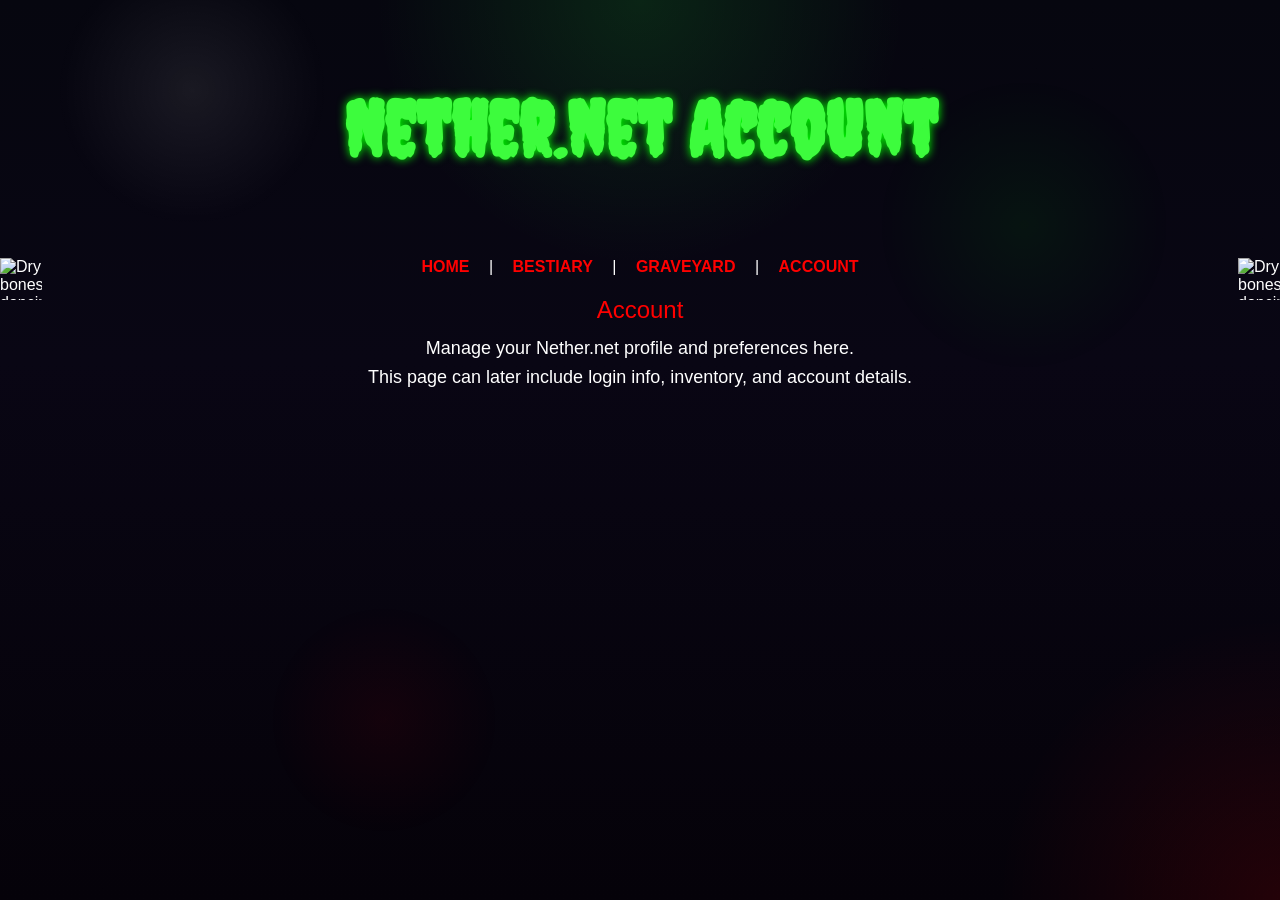
==== account.html @ 2d968317 "save current work" ====
<!DOCTYPE html>
<html lang="en">
<head>
  <meta charset="UTF-8">
  <meta name="viewport" content="width=device-width, initial-scale=1.0">
  <title>Nether.net Account</title>
  <link rel="stylesheet" href="styles.css">
</head>
<body>

<h1 id="borderimg">Nether.net Account</h1>

<img src="https://i.pinimg.com/originals/a8/57/67/a857670557c3cdf3e7a05f7418d2310f.gif" alt="Dry bones dancing gif" class="right floating-img"> 
<img src="https://i.pinimg.com/originals/a8/57/67/a857670557c3cdf3e7a05f7418d2310f.gif" alt="Dry bones dancing gif" class="left floating-img">

<nav>
  <a href="index.html">HOME</a> | 
  <a href="bestiary.html">BESTIARY</a> | 
  <a href="graveyard.html">GRAVEYARD</a> | 
  <a href="account.html">ACCOUNT</a>
</nav>

<div class="content-box">
  <div class="welcome-msg">Account</div>
  <p class="description">Manage your Nether.net profile and preferences here.</p>
  <p class="description">This page can later include login info, inventory, and account details.</p>
</div>

</body>
</html>
---- styles.css ----
@import url('https://fonts.googleapis.com/css2?family=Creepster&display=swap');

* {
  box-sizing: border-box;
  margin: 0;
  padding: 0;
}

html, body {
  width: 100%;
  min-height: 100%;
}

body {
  font-family: "Yu Gothic", sans-serif;
  background: radial-gradient(circle at top, rgba(38, 255, 66, 0.12), transparent 24%),
              radial-gradient(circle at bottom right, rgba(255, 0, 0, 0.12), transparent 18%),
              linear-gradient(180deg, #06060f 0%, #090614 40%, #050209 100%);
  color: #fff;
  margin: 0;
  padding: 0;
  position: relative;
  overflow-x: hidden;
}

body::before {
  content: "";
  position: fixed;
  inset: 0;
  background: radial-gradient(circle at 15% 10%, rgba(255,255,255,0.08), transparent 10%),
              radial-gradient(circle at 80% 25%, rgba(0,255,0,0.06), transparent 12%),
              radial-gradient(circle at 30% 80%, rgba(255,0,0,0.06), transparent 10%);
  pointer-events: none;
}

body::after {
  content: "";
  position: fixed;
  inset: 0;
  background-image:
    repeating-linear-gradient(45deg, rgba(255,255,255,0.02) 0, rgba(255,255,255,0.02) 1px, transparent 1px, transparent 40px),
    repeating-linear-gradient(-45deg, rgba(255,255,255,0.02) 0, rgba(255,255,255,0.02) 1px, transparent 1px, transparent 40px);
  opacity: 0.1;
  pointer-events: none;
}

h1 {
  font-family: 'Creepster', cursive;
  font-size: clamp(3rem, 6vw, 5rem);
  text-shadow: 0 0 10px #00ff00;
  text-align: center;
  color: #3dfc3d;
  border: 50px solid transparent;
  padding: 10px;
  border-image: url(https://i.pinimg.com/736x/f4/fb/24/f4fb24f6ca1de5ba397a859eee5b5e51.jpg) 200 round;
  margin: 1.5rem auto;
  max-width: 90%;
}

nav {
  text-align: center;
  margin-bottom: 20px;
  font-size: 1rem;
}

nav a {
  color: red;
  text-decoration: none;
  font-weight: bold;
  padding: 0 15px;
  transition: color 0.3s, text-shadow 0.3s;
}

nav a:hover {
  color: white;
  text-shadow: 0 0 8px red;
}

img.right {
  float: right;
  margin: 0 0 1rem 60px;
}

img.left {
  float: left;
  margin: 0 60px 1rem 0;
}

img.floating-img {
  width: 42px;
  height: 42px;
}

img:hover {
  filter: drop-shadow(0 0 10px red);
  cursor: help;
}

.content-box {
  max-width: 600px;
  margin: 0 auto 2rem;
  padding: 0 1rem;
  text-align: center;
  font-family: Verdana, sans-serif;
}

.welcome-msg {
  color: red;
  font-size: 24px;
  margin-bottom: 10px;
}

.description {
  font-size: 18px;
  line-height: 1.6;
}
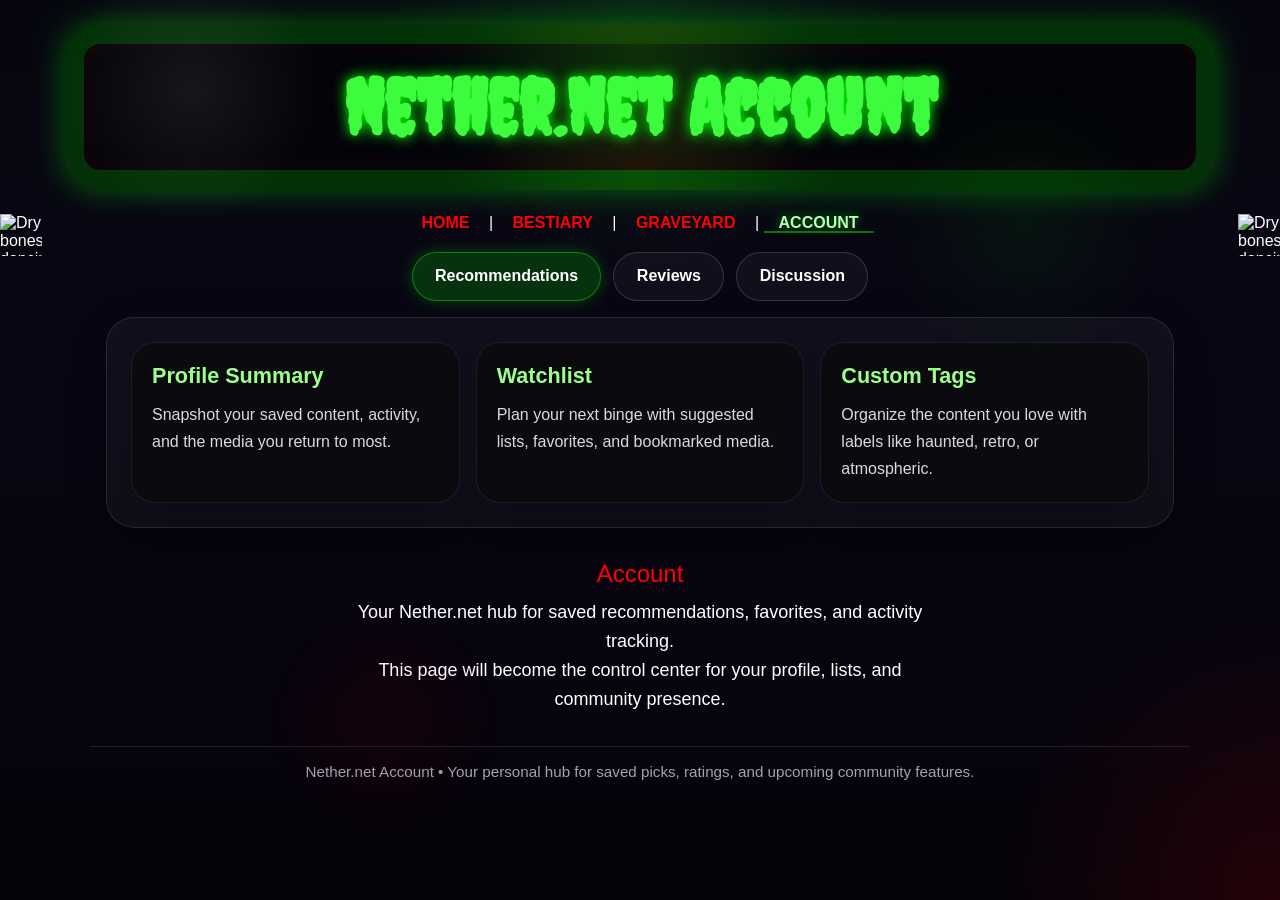
==== commit 7f9e6060: "Update site layout with tabs, active nav, footer, and unique page content" ====
--- a/account.html
+++ b/account.html
@@ -17,14 +17,78 @@
   <a href="index.html">HOME</a> | 
   <a href="bestiary.html">BESTIARY</a> | 
   <a href="graveyard.html">GRAVEYARD</a> | 
-  <a href="account.html">ACCOUNT</a>
+  <a href="account.html" class="active">ACCOUNT</a>
 </nav>
+
+<section class="tabs">
+  <input class="tab-toggle" type="radio" name="site-tabs" id="tab-recs" checked>
+  <input class="tab-toggle" type="radio" name="site-tabs" id="tab-reviews">
+  <input class="tab-toggle" type="radio" name="site-tabs" id="tab-forum">
+
+  <div class="tab-controls">
+    <label class="tab-label" for="tab-recs">Recommendations</label>
+    <label class="tab-label" for="tab-reviews">Reviews</label>
+    <label class="tab-label" for="tab-forum">Discussion</label>
+  </div>
+
+  <div class="tab-panels">
+    <article class="tab-panel" id="panel-recs">
+      <div class="cards-grid">
+        <div class="card">
+          <h2>Profile Summary</h2>
+          <p>Snapshot your saved content, activity, and the media you return to most.</p>
+        </div>
+        <div class="card">
+          <h2>Watchlist</h2>
+          <p>Plan your next binge with suggested lists, favorites, and bookmarked media.</p>
+        </div>
+        <div class="card">
+          <h2>Custom Tags</h2>
+          <p>Organize the content you love with labels like haunted, retro, or atmospheric.</p>
+        </div>
+      </div>
+    </article>
+
+    <article class="tab-panel" id="panel-reviews">
+      <div class="cards-grid">
+        <div class="card">
+          <h2>Saved Ratings</h2>
+          <p>Keep track of what you’ve rated and which recommendations you’ve already tried.</p>
+        </div>
+        <div class="card">
+          <h2>Review Drafts</h2>
+          <p>Store thoughts before you publish, then share your personal impressions.</p>
+        </div>
+        <div class="card">
+          <h2>Favorites</h2>
+          <p>Highlight the media, creatures, and stories that matter most to your profile.</p>
+        </div>
+      </div>
+    </article>
+
+    <article class="tab-panel" id="panel-forum">
+      <div class="cards-grid">
+        <div class="card">
+          <h2>Inbox</h2>
+          <p>Future place for messages, invites, and community alerts on Nether.net.</p>
+        </div>
+        <div class="card">
+          <h2>Activity Feed</h2>
+          <p>Track your recent posts, replies, and media interactions in one place.</p>
+        </div>
+        <div class="card">
+          <h2>Account Tools</h2>
+          <p>Plan future settings for preferences, privacy, and login security.</p>
+        </div>
+      </div>
+    </article>
+  </div>
+</section>
 
 <div class="content-box">
   <div class="welcome-msg">Account</div>
-  <p class="description">Manage your Nether.net profile and preferences here.</p>
-  <p class="description">This page can later include login info, inventory, and account details.</p>
+  <p class="description">Your Nether.net hub for saved recommendations, favorites, and activity tracking.</p>
+  <p class="description">This page will become the control center for your profile, lists, and community presence.</p>
 </div>
 
-</body>
-</html>
+  <footer>Nether.net Account • Your personal hub for saved picks, ratings, and upcoming community features.</footer>
--- a/styles.css
+++ b/styles.css
@@ -47,12 +47,16 @@
 h1 {
   font-family: 'Creepster', cursive;
   font-size: clamp(3rem, 6vw, 5rem);
-  text-shadow: 0 0 10px #00ff00;
+  text-shadow: 0 0 14px #00ff00;
   text-align: center;
   color: #3dfc3d;
-  border: 50px solid transparent;
-  padding: 10px;
-  border-image: url(https://i.pinimg.com/736x/f4/fb/24/f4fb24f6ca1de5ba397a859eee5b5e51.jpg) 200 round;
+  border: 20px solid rgba(0,255,0,0.18);
+  border-radius: 36px;
+  padding: 18px 24px;
+  background: radial-gradient(circle at top, rgba(0,255,0,0.14), transparent 35%),
+              radial-gradient(circle at bottom, rgba(255,0,0,0.10), transparent 30%),
+              rgba(0,0,0,0.45);
+  box-shadow: 0 0 32px rgba(0,255,0,0.35), inset 0 0 18px rgba(255,0,0,0.08);
   margin: 1.5rem auto;
   max-width: 90%;
 }
@@ -76,6 +80,22 @@
   text-shadow: 0 0 8px red;
 }
 
+nav a.active {
+  color: #b5ffb5;
+  text-shadow: 0 0 12px rgba(0,255,0,0.6);
+  border-bottom: 2px solid rgba(0,255,0,0.45);
+}
+
+footer {
+  max-width: 1100px;
+  margin: 0 auto 2rem;
+  padding: 1rem 1rem 0.75rem;
+  text-align: center;
+  color: #9fa5ae;
+  font-size: 0.95rem;
+  border-top: 1px solid rgba(255,255,255,0.1);
+}
+
 img.right {
   float: right;
   margin: 0 0 1rem 60px;
@@ -114,3 +134,104 @@
   font-size: 18px;
   line-height: 1.6;
 }
+
+.tabs {
+  max-width: 1100px;
+  margin: 0 auto 2rem;
+  padding: 0 1rem;
+}
+
+.tab-toggle {
+  display: none;
+}
+
+.tab-controls {
+  display: flex;
+  flex-wrap: wrap;
+  justify-content: center;
+  gap: 0.75rem;
+  margin-bottom: 1rem;
+}
+
+.tab-label {
+  display: inline-flex;
+  align-items: center;
+  justify-content: center;
+  padding: 0.9rem 1.4rem;
+  border: 1px solid rgba(255,255,255,0.15);
+  border-radius: 999px;
+  background: rgba(255,255,255,0.04);
+  color: #fff;
+  font-weight: 600;
+  cursor: pointer;
+  transition: transform 0.2s ease, background 0.2s ease, box-shadow 0.2s ease;
+}
+
+.tab-label:hover {
+  transform: translateY(-1px);
+  background: rgba(255,255,255,0.08);
+}
+
+#tab-recs:checked ~ .tab-controls label[for="tab-recs"],
+#tab-reviews:checked ~ .tab-controls label[for="tab-reviews"],
+#tab-forum:checked ~ .tab-controls label[for="tab-forum"] {
+  background: rgba(0,255,0,0.18);
+  border-color: rgba(0,255,0,0.4);
+  box-shadow: 0 0 16px rgba(0,255,0,0.25);
+}
+
+.tab-panels {
+  background: rgba(255,255,255,0.04);
+  border: 1px solid rgba(255,255,255,0.1);
+  border-radius: 28px;
+  padding: 1.5rem;
+  box-shadow: 0 10px 40px rgba(0, 0, 0, 0.22);
+}
+
+.tab-panel {
+  display: none;
+  animation: fadeIn 0.32s ease;
+}
+
+#tab-recs:checked ~ .tab-panels #panel-recs,
+#tab-reviews:checked ~ .tab-panels #panel-reviews,
+#tab-forum:checked ~ .tab-panels #panel-forum {
+  display: block;
+}
+
+.cards-grid {
+  display: grid;
+  grid-template-columns: repeat(auto-fit, minmax(240px, 1fr));
+  gap: 1rem;
+}
+
+.card {
+  background: rgba(10, 10, 14, 0.85);
+  border: 1px solid rgba(255,255,255,0.08);
+  border-radius: 24px;
+  padding: 1.25rem;
+  box-shadow: 0 18px 30px rgba(0, 0, 0, 0.2);
+}
+
+.card h2 {
+  margin: 0 0 0.75rem;
+  font-size: 1.35rem;
+  color: #9cff8a;
+}
+
+.card p {
+  margin: 0;
+  color: #d8dce1;
+  line-height: 1.7;
+}
+
+@keyframes fadeIn {
+  from {
+    opacity: 0;
+    transform: translateY(8px);
+  }
+  to {
+    opacity: 1;
+    transform: translateY(0);
+  }
+}
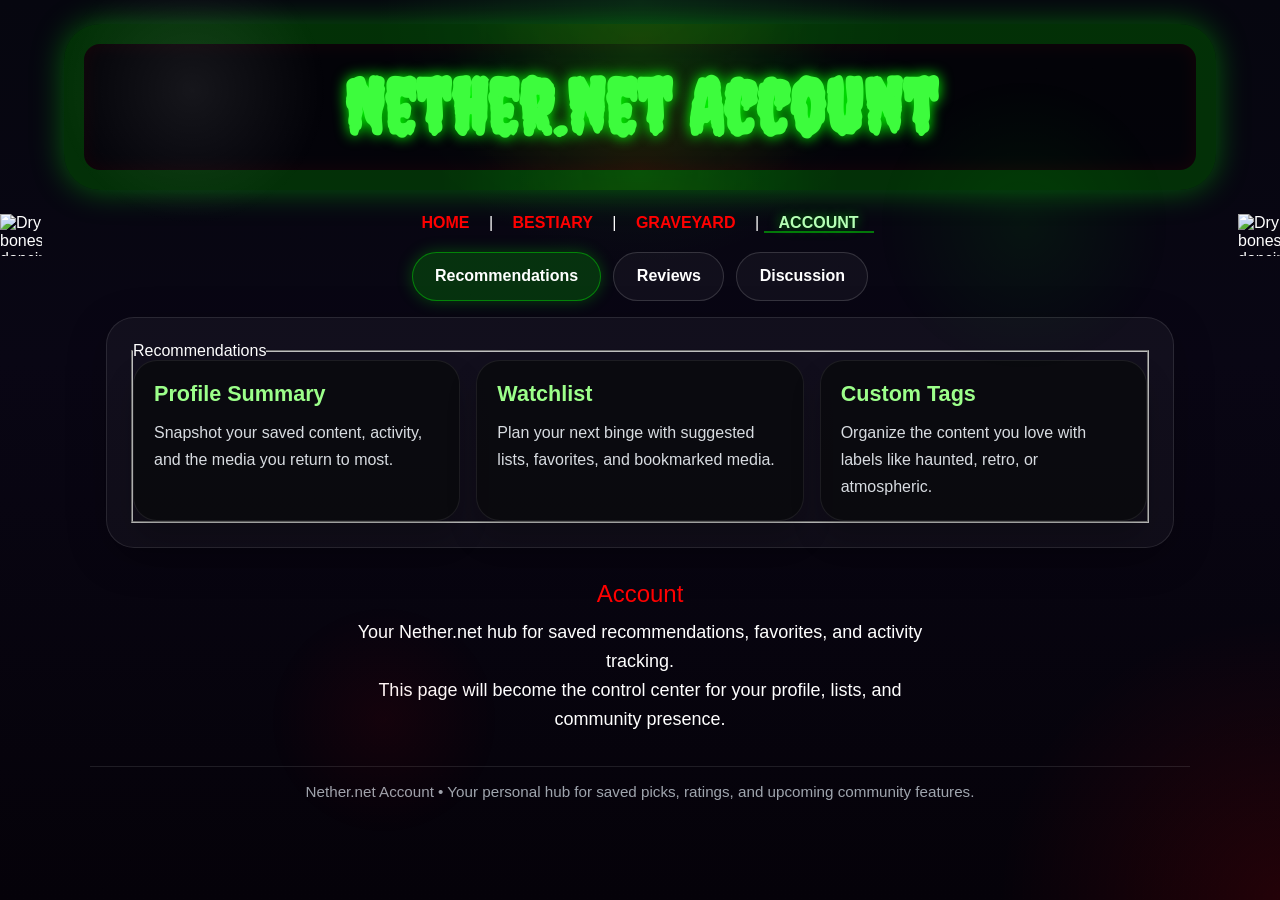
==== commit dae3e8e0: "Add fieldset elements with legend tags to tab panels for semantic structure and accessibility" ====
--- a/account.html
+++ b/account.html
@@ -33,7 +33,9 @@
 
   <div class="tab-panels">
     <article class="tab-panel" id="panel-recs">
-      <div class="cards-grid">
+      <fieldset>
+        <legend>Recommendations</legend>
+        <div class="cards-grid">
         <div class="card">
           <h2>Profile Summary</h2>
           <p>Snapshot your saved content, activity, and the media you return to most.</p>
@@ -46,11 +48,13 @@
           <h2>Custom Tags</h2>
           <p>Organize the content you love with labels like haunted, retro, or atmospheric.</p>
         </div>
-      </div>
+      </fieldset>
     </article>
 
     <article class="tab-panel" id="panel-reviews">
-      <div class="cards-grid">
+      <fieldset>
+        <legend>Reviews</legend>
+        <div class="cards-grid">
         <div class="card">
           <h2>Saved Ratings</h2>
           <p>Keep track of what you’ve rated and which recommendations you’ve already tried.</p>
@@ -63,11 +67,13 @@
           <h2>Favorites</h2>
           <p>Highlight the media, creatures, and stories that matter most to your profile.</p>
         </div>
-      </div>
+      </fieldset>
     </article>
 
     <article class="tab-panel" id="panel-forum">
-      <div class="cards-grid">
+      <fieldset>
+        <legend>Discussion</legend>
+        <div class="cards-grid">
         <div class="card">
           <h2>Inbox</h2>
           <p>Future place for messages, invites, and community alerts on Nether.net.</p>
@@ -80,7 +86,7 @@
           <h2>Account Tools</h2>
           <p>Plan future settings for preferences, privacy, and login security.</p>
         </div>
-      </div>
+      </fieldset>
     </article>
   </div>
 </section>
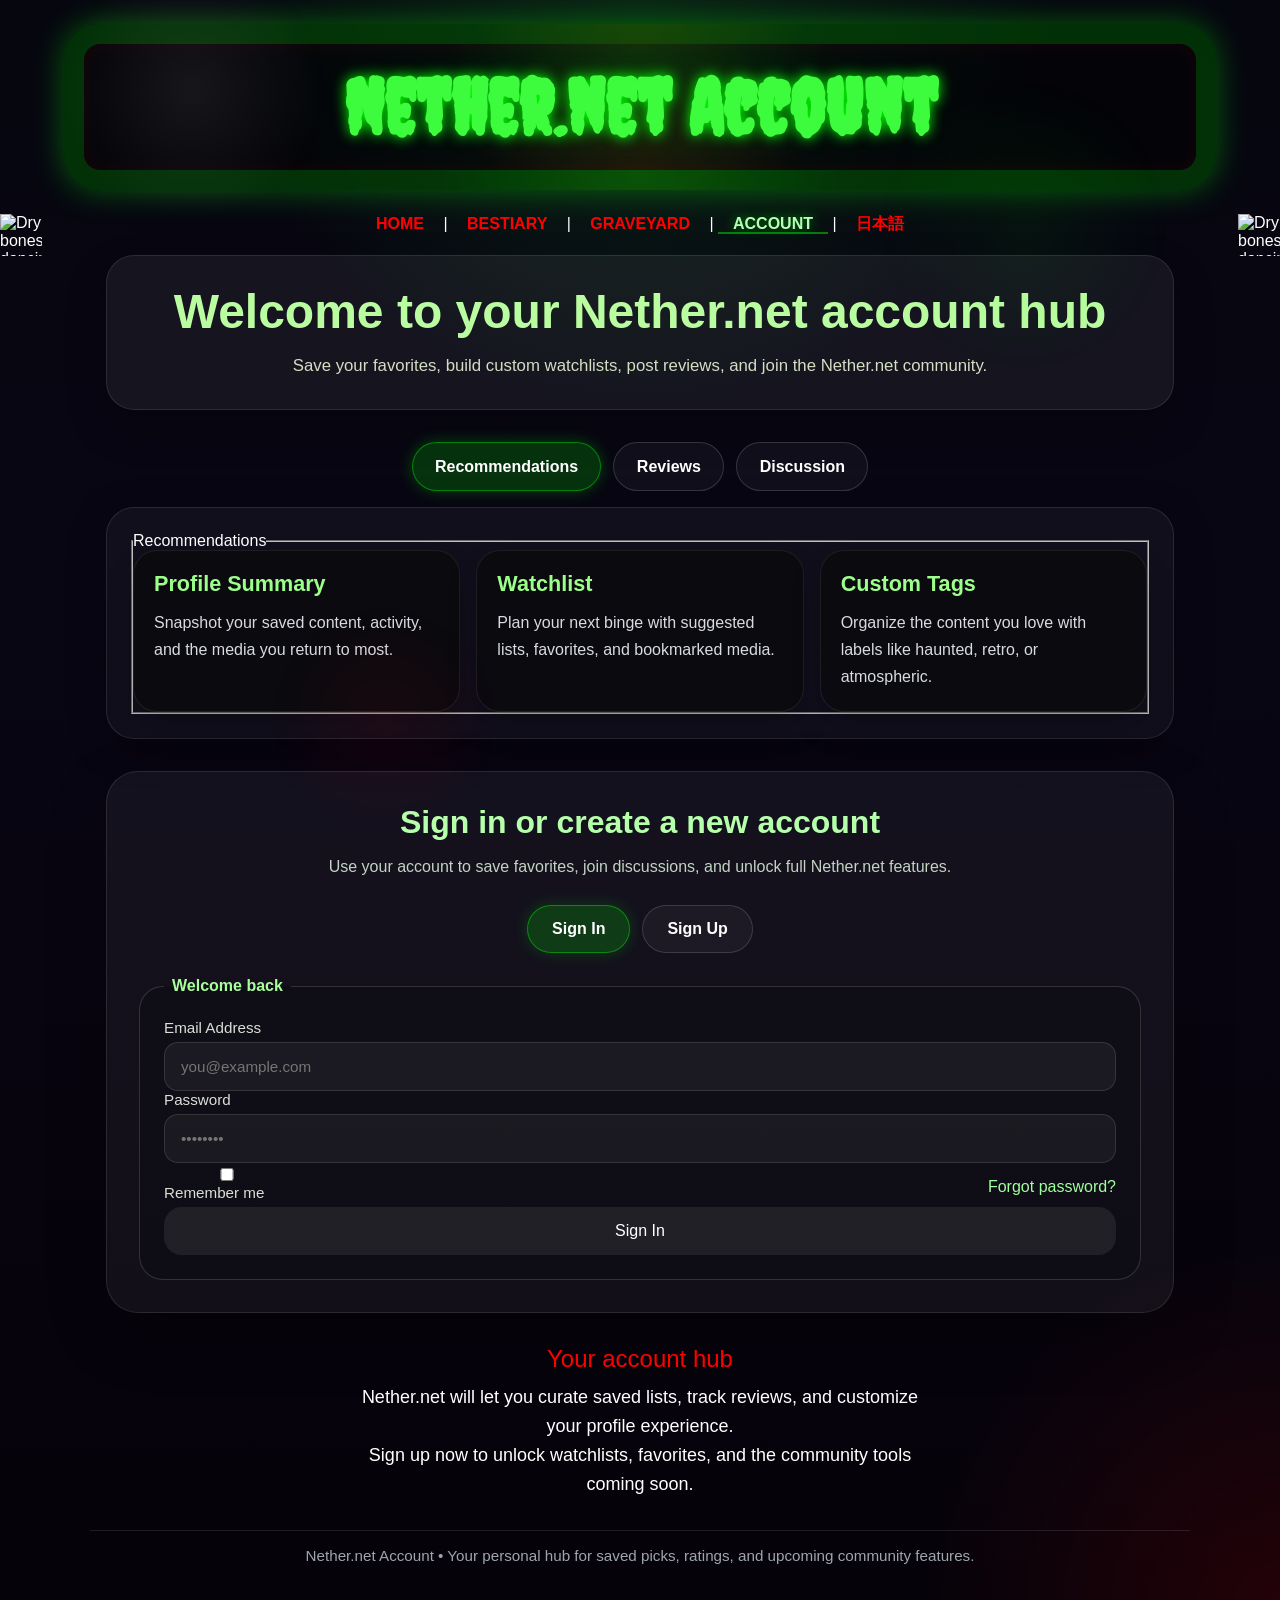
==== commit a933e9ef: "Add Japanese overview page and expand account page UI" ====
--- a/account.html
+++ b/account.html
@@ -17,8 +17,16 @@
   <a href="index.html">HOME</a> | 
   <a href="bestiary.html">BESTIARY</a> | 
   <a href="graveyard.html">GRAVEYARD</a> | 
-  <a href="account.html" class="active">ACCOUNT</a>
+  <a href="account.html" class="active">ACCOUNT</a> | 
+  <a href="ja.html">日本語</a>
 </nav>
+
+<section class="account-hero">
+  <div class="hero-card">
+    <h2>Welcome to your Nether.net account hub</h2>
+    <p>Save your favorites, build custom watchlists, post reviews, and join the Nether.net community.</p>
+  </div>
+</section>
 
 <section class="tabs">
   <input class="tab-toggle" type="radio" name="site-tabs" id="tab-recs" checked>
@@ -36,17 +44,18 @@
       <fieldset>
         <legend>Recommendations</legend>
         <div class="cards-grid">
-        <div class="card">
-          <h2>Profile Summary</h2>
-          <p>Snapshot your saved content, activity, and the media you return to most.</p>
-        </div>
-        <div class="card">
-          <h2>Watchlist</h2>
-          <p>Plan your next binge with suggested lists, favorites, and bookmarked media.</p>
-        </div>
-        <div class="card">
-          <h2>Custom Tags</h2>
-          <p>Organize the content you love with labels like haunted, retro, or atmospheric.</p>
+          <div class="card">
+            <h2>Profile Summary</h2>
+            <p>Snapshot your saved content, activity, and the media you return to most.</p>
+          </div>
+          <div class="card">
+            <h2>Watchlist</h2>
+            <p>Plan your next binge with suggested lists, favorites, and bookmarked media.</p>
+          </div>
+          <div class="card">
+            <h2>Custom Tags</h2>
+            <p>Organize the content you love with labels like haunted, retro, or atmospheric.</p>
+          </div>
         </div>
       </fieldset>
     </article>
@@ -55,17 +64,18 @@
       <fieldset>
         <legend>Reviews</legend>
         <div class="cards-grid">
-        <div class="card">
-          <h2>Saved Ratings</h2>
-          <p>Keep track of what you’ve rated and which recommendations you’ve already tried.</p>
-        </div>
-        <div class="card">
-          <h2>Review Drafts</h2>
-          <p>Store thoughts before you publish, then share your personal impressions.</p>
-        </div>
-        <div class="card">
-          <h2>Favorites</h2>
-          <p>Highlight the media, creatures, and stories that matter most to your profile.</p>
+          <div class="card">
+            <h2>Saved Ratings</h2>
+            <p>Keep track of what you’ve rated and which recommendations you’ve already tried.</p>
+          </div>
+          <div class="card">
+            <h2>Review Drafts</h2>
+            <p>Store thoughts before you publish, then share your personal impressions.</p>
+          </div>
+          <div class="card">
+            <h2>Favorites</h2>
+            <p>Highlight the media, creatures, and stories that matter most to your profile.</p>
+          </div>
         </div>
       </fieldset>
     </article>
@@ -74,27 +84,88 @@
       <fieldset>
         <legend>Discussion</legend>
         <div class="cards-grid">
-        <div class="card">
-          <h2>Inbox</h2>
-          <p>Future place for messages, invites, and community alerts on Nether.net.</p>
-        </div>
-        <div class="card">
-          <h2>Activity Feed</h2>
-          <p>Track your recent posts, replies, and media interactions in one place.</p>
-        </div>
-        <div class="card">
-          <h2>Account Tools</h2>
-          <p>Plan future settings for preferences, privacy, and login security.</p>
+          <div class="card">
+            <h2>Inbox</h2>
+            <p>Future place for messages, invites, and community alerts on Nether.net.</p>
+          </div>
+          <div class="card">
+            <h2>Activity Feed</h2>
+            <p>Track your recent posts, replies, and media interactions in one place.</p>
+          </div>
+          <div class="card">
+            <h2>Account Tools</h2>
+            <p>Plan future settings for preferences, privacy, and login security.</p>
+          </div>
         </div>
       </fieldset>
     </article>
   </div>
 </section>
 
+<section class="auth-section">
+  <div class="auth-panel">
+    <div class="auth-intro">
+      <h2>Sign in or create a new account</h2>
+      <p>Use your account to save favorites, join discussions, and unlock full Nether.net features.</p>
+    </div>
+
+    <input class="auth-toggle" type="radio" name="auth-tab" id="auth-login" checked>
+    <input class="auth-toggle" type="radio" name="auth-tab" id="auth-signup">
+
+    <div class="auth-controls">
+      <label class="auth-label" for="auth-login">Sign In</label>
+      <label class="auth-label" for="auth-signup">Sign Up</label>
+    </div>
+
+    <div class="auth-panels">
+      <div class="auth-card" id="panel-auth-login">
+        <form class="auth-form" novalidate>
+          <fieldset>
+            <legend>Welcome back</legend>
+            <label for="login-email">Email Address</label>
+            <input type="email" id="login-email" placeholder="you@example.com" required>
+
+            <label for="login-password">Password</label>
+            <input type="password" id="login-password" placeholder="••••••••" required>
+
+            <div class="form-row split-row">
+              <label class="checkbox-label"><input type="checkbox"> Remember me</label>
+              <a href="#" class="small-link">Forgot password?</a>
+            </div>
+
+            <button type="submit" class="button">Sign In</button>
+          </fieldset>
+        </form>
+      </div>
+
+      <div class="auth-card" id="panel-auth-signup">
+        <form class="auth-form" novalidate>
+          <fieldset>
+            <legend>Create your account</legend>
+            <label for="signup-name">Username</label>
+            <input type="text" id="signup-name" placeholder="NetherExplorer" required>
+
+            <label for="signup-email">Email Address</label>
+            <input type="email" id="signup-email" placeholder="you@example.com" required>
+
+            <label for="signup-password">Password</label>
+            <input type="password" id="signup-password" placeholder="••••••••" required>
+
+            <label for="signup-confirm">Confirm Password</label>
+            <input type="password" id="signup-confirm" placeholder="••••••••" required>
+
+            <button type="submit" class="button button-primary">Create Account</button>
+          </fieldset>
+        </form>
+      </div>
+    </div>
+  </div>
+</section>
+
 <div class="content-box">
-  <div class="welcome-msg">Account</div>
-  <p class="description">Your Nether.net hub for saved recommendations, favorites, and activity tracking.</p>
-  <p class="description">This page will become the control center for your profile, lists, and community presence.</p>
+  <div class="welcome-msg">Your account hub</div>
+  <p class="description">Nether.net will let you curate saved lists, track reviews, and customize your profile experience.</p>
+  <p class="description">Sign up now to unlock watchlists, favorites, and the community tools coming soon.</p>
 </div>
 
   <footer>Nether.net Account • Your personal hub for saved picks, ratings, and upcoming community features.</footer>
--- a/styles.css
+++ b/styles.css
@@ -225,6 +225,293 @@
   line-height: 1.7;
 }
 
+.account-hero {
+  max-width: 1100px;
+  margin: 0 auto 2rem;
+  padding: 0 1rem;
+}
+
+.hero-card {
+  background: rgba(255,255,255,0.06);
+  border: 1px solid rgba(255,255,255,0.1);
+  border-radius: 28px;
+  padding: 1.75rem 1.5rem;
+  text-align: center;
+  box-shadow: 0 18px 40px rgba(0,0,0,0.22);
+}
+
+.hero-card h2 {
+  margin-bottom: 0.75rem;
+  font-size: clamp(2rem, 4vw, 3rem);
+  color: #bafca0;
+}
+
+.hero-card p {
+  max-width: 760px;
+  margin: 0 auto;
+  color: #d5ddc4;
+  font-size: 1.05rem;
+  line-height: 1.8;
+}
+
+.auth-section {
+  max-width: 1100px;
+  margin: 0 auto 2rem;
+  padding: 0 1rem;
+}
+
+.auth-panel {
+  background: rgba(255,255,255,0.05);
+  border: 1px solid rgba(255,255,255,0.1);
+  border-radius: 32px;
+  padding: 2rem;
+  box-shadow: 0 22px 60px rgba(0,0,0,0.24);
+}
+
+.auth-intro {
+  text-align: center;
+  margin-bottom: 1.5rem;
+}
+
+.auth-intro h2 {
+  margin-bottom: 0.75rem;
+  color: #b6ffab;
+  font-size: 2rem;
+}
+
+.auth-intro p {
+  color: #c3d3c3;
+  line-height: 1.75;
+}
+
+.auth-toggle {
+  display: none;
+}
+
+.auth-controls {
+  display: flex;
+  flex-wrap: wrap;
+  justify-content: center;
+  gap: 0.75rem;
+  margin-bottom: 1.5rem;
+}
+
+.auth-label {
+  display: inline-flex;
+  align-items: center;
+  justify-content: center;
+  padding: 0.9rem 1.5rem;
+  border: 1px solid rgba(255,255,255,0.14);
+  border-radius: 999px;
+  background: rgba(255,255,255,0.04);
+  color: #fff;
+  font-weight: 600;
+  cursor: pointer;
+  transition: transform 0.2s ease, background 0.2s ease;
+}
+
+.auth-label:hover {
+  transform: translateY(-1px);
+  background: rgba(255,255,255,0.08);
+}
+
+#auth-login:checked ~ .auth-controls label[for="auth-login"],
+#auth-signup:checked ~ .auth-controls label[for="auth-signup"] {
+  background: rgba(0,255,0,0.18);
+  border-color: rgba(0,255,0,0.4);
+  box-shadow: 0 0 16px rgba(0,255,0,0.18);
+}
+
+.auth-panels {
+  display: grid;
+}
+
+.auth-card {
+  display: none;
+}
+
+#auth-login:checked ~ .auth-panels #panel-auth-login,
+#auth-signup:checked ~ .auth-panels #panel-auth-signup {
+  display: block;
+}
+
+.auth-form {
+  display: grid;
+  gap: 1rem;
+}
+
+.auth-form fieldset {
+  border: 1px solid rgba(255,255,255,0.15);
+  border-radius: 24px;
+  padding: 1.5rem;
+  background: rgba(0,0,0,0.18);
+}
+
+.auth-form legend {
+  padding: 0 0.5rem;
+  color: #a8ff9a;
+  font-weight: 600;
+}
+
+.auth-form label {
+  display: block;
+  margin-bottom: 0.35rem;
+  color: #d9e0d7;
+  font-size: 0.95rem;
+}
+
+.auth-form input {
+  width: 100%;
+  border: 1px solid rgba(255,255,255,0.12);
+  border-radius: 14px;
+  padding: 0.95rem 1rem;
+  background: rgba(255,255,255,0.05);
+  color: #fff;
+  font-size: 0.95rem;
+}
+
+.auth-form input:focus {
+  outline: none;
+  border-color: rgba(128,255,128,0.55);
+  box-shadow: 0 0 12px rgba(128,255,128,0.18);
+}
+
+.form-row {
+  display: flex;
+  flex-wrap: wrap;
+  justify-content: space-between;
+  align-items: center;
+  gap: 1rem;
+}
+
+.form-row.split-row {
+  margin-top: 0.25rem;
+}
+
+.checkbox-label {
+  color: #d4d9d1;
+  font-size: 0.95rem;
+}
+
+.checkbox-label input {
+  margin-right: 0.5rem;
+  accent-color: #70ff87;
+}
+
+.small-link {
+  color: #a0ff9d;
+  text-decoration: none;
+}
+
+.small-link:hover {
+  text-decoration: underline;
+}
+
+.button {
+  width: 100%;
+  border: none;
+  border-radius: 18px;
+  padding: 0.95rem 1.2rem;
+  background: rgba(255,255,255,0.08);
+  color: #fff;
+  font-size: 1rem;
+  cursor: pointer;
+  transition: background 0.25s ease, transform 0.2s ease;
+}
+
+.button:hover {
+  background: rgba(0,255,0,0.22);
+  transform: translateY(-1px);
+}
+
+.button-primary {
+  background: linear-gradient(135deg, rgba(112,255,135,0.95), rgba(22,180,55,0.95));
+  color: #050b02;
+}
+
+.button-primary:hover {
+  background: linear-gradient(135deg, rgba(145,255,162,1), rgba(67,218,93,1));
+}
+
+.jp-page {
+  font-family: "Yu Mincho","Hiragino Mincho Pro","Yu Gothic","Meiryo",sans-serif;
+}
+
+.jp-hero {
+  max-width: 900px;
+  margin: 0 auto 2rem;
+  padding: 0 1rem;
+}
+
+.jp-hero-panel {
+  background: rgba(255,255,255,0.07);
+  border: 1px solid rgba(255,255,255,0.14);
+  border-radius: 24px;
+  padding: 2rem;
+  box-shadow: 0 18px 40px rgba(0, 0, 0, 0.22);
+}
+
+.jp-hero-panel h2 {
+  margin: 0 0 1rem;
+  color: #d9f7c7;
+  font-size: clamp(2rem, 3.5vw, 2.75rem);
+}
+
+.jp-hero-panel p {
+  color: #dde5d4;
+  line-height: 1.9;
+  font-size: 1.05rem;
+}
+
+.jp-content {
+  max-width: 900px;
+  margin: 0 auto 2rem;
+  padding: 0 1rem;
+}
+
+.jp-section {
+  background: rgba(255,255,255,0.06);
+  border: 1px solid rgba(255,255,255,0.12);
+  border-radius: 24px;
+  padding: 1.5rem;
+  margin-bottom: 1.5rem;
+}
+
+.jp-section h3 {
+  margin-top: 0;
+  margin-bottom: 0.75rem;
+  color: #c7ffad;
+}
+
+.jp-section p,
+.jp-section li {
+  color: #dbe4d7;
+  line-height: 1.8;
+}
+
+.jp-list {
+  list-style: none;
+  padding: 0;
+  margin: 0;
+}
+
+.jp-list li {
+  margin-bottom: 0.85rem;
+  padding-left: 1rem;
+  position: relative;
+}
+
+.jp-list li::before {
+  content: "・";
+  position: absolute;
+  left: 0;
+  color: #b8ff9b;
+}
+
+.jp-accessibility {
+  background: rgba(0,0,0,0.18);
+}
+
 @keyframes fadeIn {
   from {
     opacity: 0;
